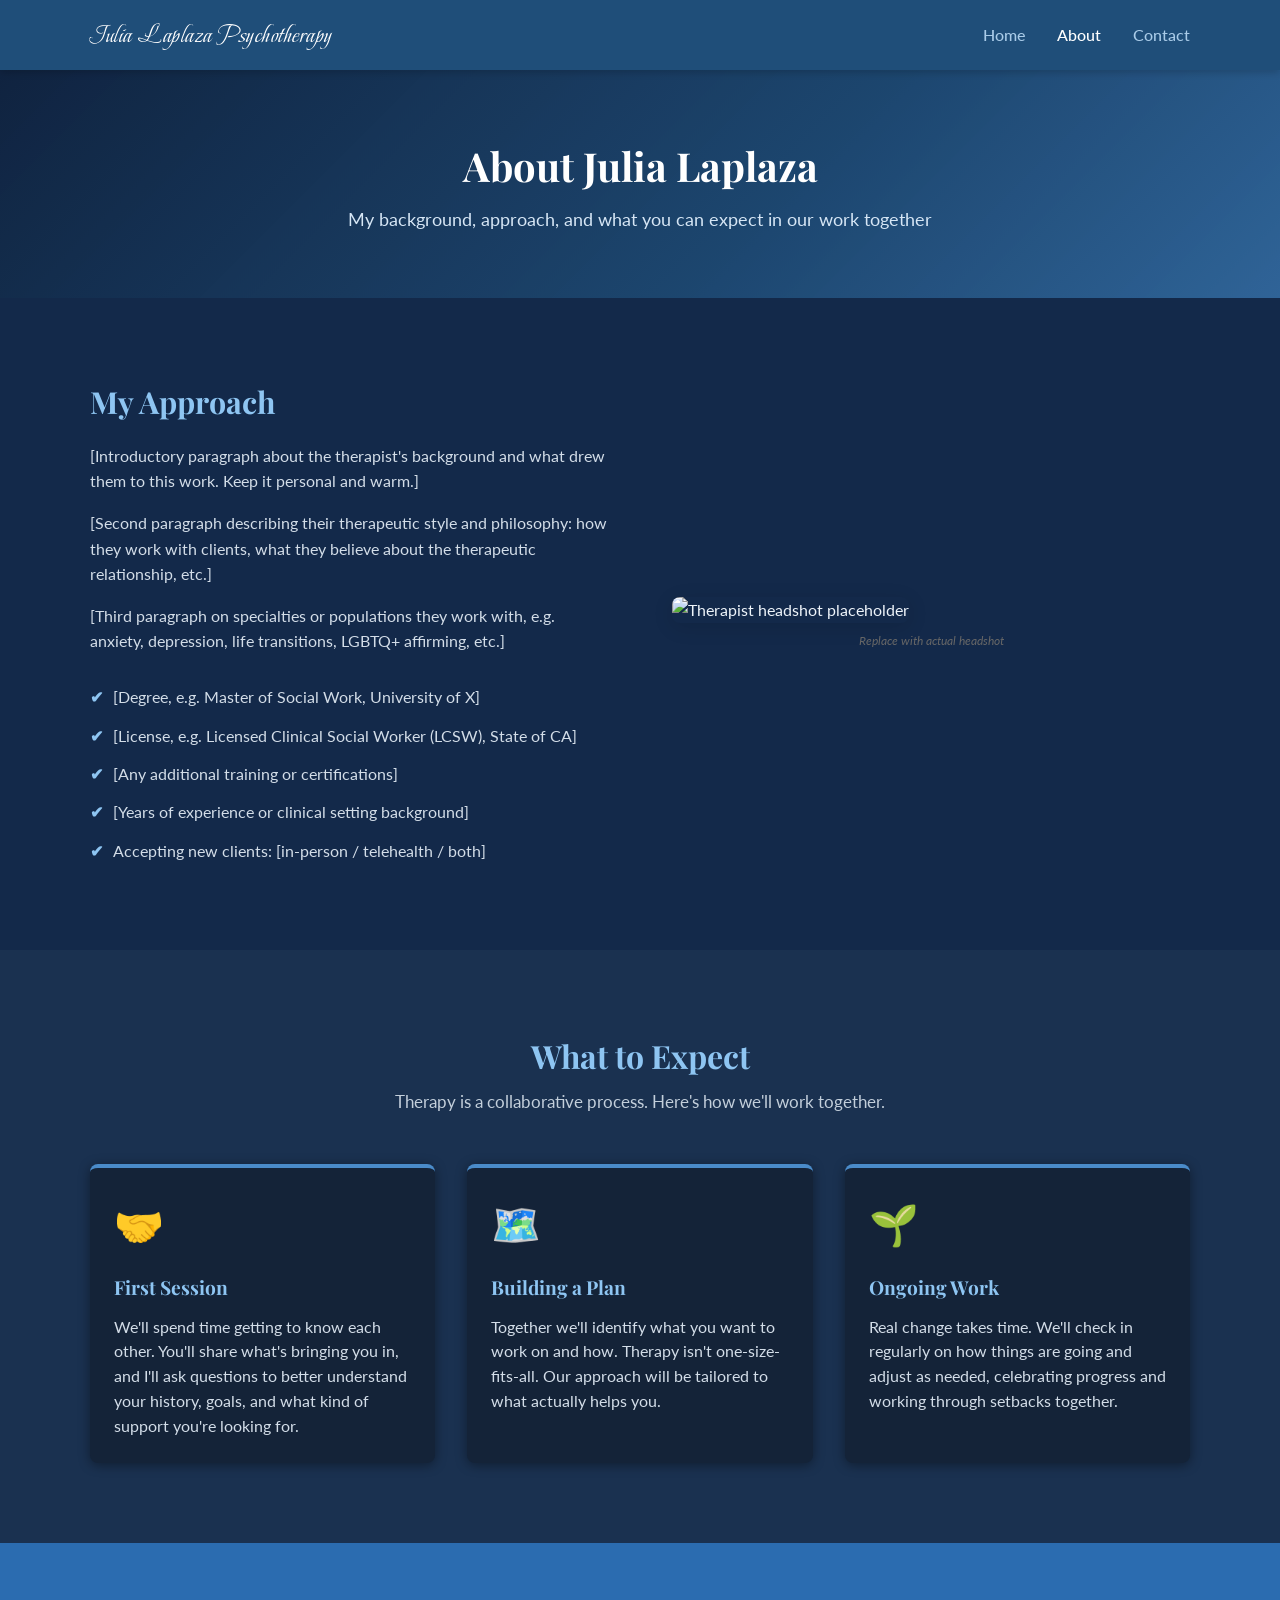
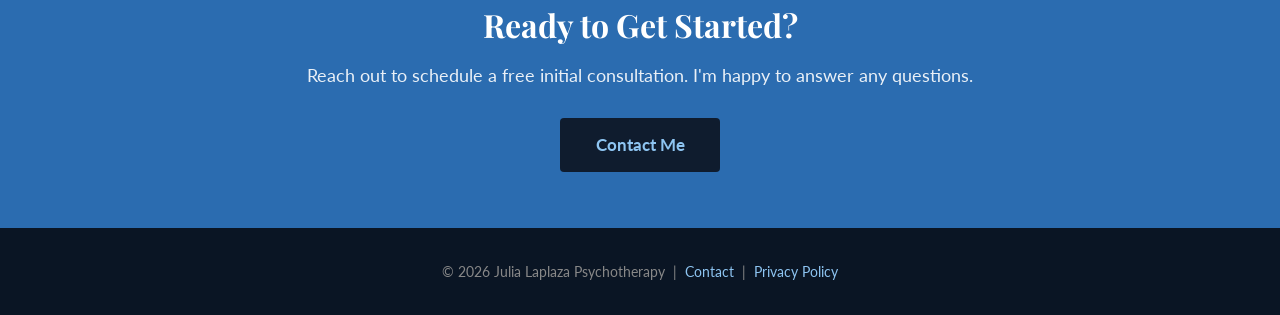
==== about.html @ 811c5804 "Site v1" ====
<!DOCTYPE html>
<html lang="en">
<head>
  <meta charset="UTF-8" />
  <meta name="viewport" content="width=device-width, initial-scale=1.0" />
  <title>About | Julia Laplaza Psychotherapy</title>
  <link rel="preconnect" href="https://fonts.googleapis.com" />
  <link rel="preconnect" href="https://fonts.gstatic.com" crossorigin />
  <link href="https://fonts.googleapis.com/css2?family=Playfair+Display:wght@700;800&family=Lato:wght@400;600;700&family=Beau+Rivage&display=swap" rel="stylesheet" />
  <link rel="stylesheet" href="style.css" />
</head>
<body>

  <nav>
    <div class="nav-inner">
      <a href="index.html" class="logo">Julia Laplaza Psychotherapy</a>
      <ul>
        <li><a href="index.html">Home</a></li>
        <li><a href="about.html" class="active">About</a></li>
        <li><a href="contact.html">Contact</a></li>
      </ul>
    </div>
  </nav>

  <div class="page-hero">
    <h1>About Julia Laplaza</h1>
    <p>My background, approach, and what you can expect in our work together</p>
  </div>

  <section>
    <div class="container">
      <div class="about-section">

        <div class="about-text">
          <h2>My Approach</h2>
          <p>
            [Introductory paragraph about the therapist's background and what drew them to this work. Keep it personal and warm.]
          </p>
          <p>
            [Second paragraph describing their therapeutic style and philosophy: how they work with clients, what they believe about the therapeutic relationship, etc.]
          </p>
          <p>
            [Third paragraph on specialties or populations they work with, e.g. anxiety, depression, life transitions, LGBTQ+ affirming, etc.]
          </p>

          <ul class="credentials">
            <li>[Degree, e.g. Master of Social Work, University of X]</li>
            <li>[License, e.g. Licensed Clinical Social Worker (LCSW), State of CA]</li>
            <li>[Any additional training or certifications]</li>
            <li>[Years of experience or clinical setting background]</li>
            <li>Accepting new clients: [in-person / telehealth / both]</li>
          </ul>
        </div>

        <div>
          <img
            src="https://images.unsplash.com/photo-1573497019940-1c28c88b4f3e?w=600&h=700&fit=crop&q=80"
            alt="Therapist headshot placeholder"
          />
          <p style="font-size:0.78rem; color:#666; margin-top:0.5rem; text-align:center;"><em>Replace with actual headshot</em></p>
        </div>

      </div>
    </div>
  </section>

  <section class="why-us">
    <div class="container">
      <h2 class="section-title">What to Expect</h2>
      <p class="section-subtitle">Therapy is a collaborative process. Here's how we'll work together.</p>
      <div class="services-grid-3">

        <div class="service-card">
          <div class="card-body">
            <div class="icon">🤝</div>
            <h3>First Session</h3>
            <p>We'll spend time getting to know each other. You'll share what's bringing you in, and I'll ask questions to better understand your history, goals, and what kind of support you're looking for.</p>
          </div>
        </div>

        <div class="service-card">
          <div class="card-body">
            <div class="icon">🗺️</div>
            <h3>Building a Plan</h3>
            <p>Together we'll identify what you want to work on and how. Therapy isn't one-size-fits-all. Our approach will be tailored to what actually helps you.</p>
          </div>
        </div>

        <div class="service-card">
          <div class="card-body">
            <div class="icon">🌱</div>
            <h3>Ongoing Work</h3>
            <p>Real change takes time. We'll check in regularly on how things are going and adjust as needed, celebrating progress and working through setbacks together.</p>
          </div>
        </div>

      </div>
    </div>
  </section>

  <div class="cta-strip">
    <h2>Ready to Get Started?</h2>
    <p>Reach out to schedule a free initial consultation. I'm happy to answer any questions.</p>
    <a href="contact.html" class="btn-white">Contact Me</a>
  </div>

  <footer>
    <p>&copy; 2026 Julia Laplaza Psychotherapy &nbsp;|&nbsp; <a href="contact.html">Contact</a> &nbsp;|&nbsp; <a href="privacy.html">Privacy Policy</a></p>
  </footer>

</body>
</html>
---- style.css ----
* {
  margin: 0;
  padding: 0;
  box-sizing: border-box;
}

body {
  font-family: 'Lato', sans-serif;
  color: #eef4fa;
  background: #13294a;
  line-height: 1.6;
}

h1, h2, h3 {
  font-family: 'Playfair Display', serif;
  font-weight: 700;
}

/* Navigation */
nav {
  background: #1f4e79;
  padding: 0 2rem;
  position: sticky;
  top: 0;
  z-index: 100;
  box-shadow: 0 2px 8px rgba(0,0,0,0.2);
}

nav .nav-inner {
  max-width: 1100px;
  margin: 0 auto;
  display: flex;
  align-items: center;
  justify-content: space-between;
  height: 70px;
}

nav .logo {
  color: #fff;
  font-size: 1.6rem;
  font-weight: 400;
  font-family: 'Beau Rivage', cursive;
  text-decoration: none;
  letter-spacing: 0.5px;
  display: flex;
  align-items: center;
}

nav .logo img {
  height: 1em;
  width: auto;
  margin-left: 8px;
  background: #fff;
  border-radius: 50%;
  padding: 2px;
  border: 1px solid #333;
}

nav .logo-home img {
  height: 1.1em;
  padding: 4px;
  border-width: 1.5px;
  vertical-align: text-top;
}

nav ul {
  list-style: none;
  display: flex;
  gap: 2rem;
}

nav ul a {
  color: #a9cbe8;
  text-decoration: none;
  font-size: 1rem;
  font-weight: 500;
  transition: color 0.2s;
}

nav ul a:hover,
nav ul a.active {
  color: #fff;
}

/* Homepage-only nav: centered, taller, larger logo */
nav.nav-home {
  padding: 0 2rem;
}

nav.nav-home .nav-inner-home {
  flex-direction: column;
  justify-content: center;
  align-items: center;
  height: auto;
  padding: 1.2rem 0 1rem;
  gap: 0.75rem;
}

nav.nav-home .logo-home {
  font-size: clamp(2.2rem, 8vw, 4.2rem);
  letter-spacing: 2px;
  font-family: 'Beau Rivage', cursive;
  justify-content: center;
  text-align: center;
  line-height: 1.2;
}

/* Hero */
.hero {
  background:
  linear-gradient(135deg, rgba(15, 34, 62, 0.85) 0%, rgba(31, 78, 121, 0.78) 60%, rgba(59, 124, 184, 0.70) 100%),
  url('hero.jpg');
background-size: cover;
background-position: center;
  color: #fff;
  text-align: center;
  padding: 6rem 2rem 4rem;
  position: relative;
}

/* Scroll indicator */
.scroll-indicator {
  display: flex;
  flex-direction: column;
  align-items: center;
  gap: 0.3rem;
  margin-top: 3rem;
  opacity: 0.75;
}

.scroll-indicator span {
  font-size: 0.8rem;
  letter-spacing: 0.12em;
  text-transform: uppercase;
  color: #cfe3f5;
}

.scroll-arrow {
  width: 28px;
  height: 28px;
  border-right: 3px solid #cfe3f5;
  border-bottom: 3px solid #cfe3f5;
  transform: rotate(45deg);
  animation: bounce-down 1.4s ease-in-out infinite;
}

@keyframes bounce-down {
  0%, 100% { transform: rotate(45deg) translateY(0); opacity: 0.75; }
  50%       { transform: rotate(45deg) translateY(8px); opacity: 1; }
}

.hero h1 {
  font-size: 3rem;
  margin-bottom: 1rem;
  text-shadow: 0 2px 6px rgba(0,0,0,0.3);
}

.hero p {
  font-size: 1.25rem;
  max-width: 600px;
  margin: 0 auto 2rem;
  color: #d6e6f5;
}

.btn {
  display: inline-block;
  background: #3b82c4;
  color: #fff;
  padding: 0.85rem 2.2rem;
  border-radius: 4px;
  text-decoration: none;
  font-weight: 600;
  font-size: 1.05rem;
  transition: background 0.2s, transform 0.1s;
}

.btn:hover {
  background: #2b6cb0;
  transform: translateY(-1px);
}

/* Warning badge */
.warning-strip {
  background: #1b3a5c;
  border-left: 5px solid #4a8bc9;
  padding: 1rem 2rem;
  text-align: center;
  font-size: 0.95rem;
  color: #9cc7ef;
}

/* Sections */
section {
  padding: 5rem 2rem;
}

.container {
  max-width: 1100px;
  margin: 0 auto;
}

.section-title {
  text-align: center;
  font-size: 2rem;
  color: #8ec5f2;
  margin-bottom: 0.5rem;
}

.section-subtitle {
  text-align: center;
  color: #c3cfdb;
  margin-bottom: 3rem;
  font-size: 1.05rem;
}

/* Services grid */
.services-grid {
  display: grid;
  grid-template-columns: repeat(auto-fit, minmax(280px, 1fr));
  gap: 2rem;
  margin-top: 1rem;
}

/* Homepage services — always 3 columns */
.services-grid-3 {
  display: grid;
  grid-template-columns: repeat(3, 1fr);
  gap: 2rem;
  margin-top: 1rem;
}

.service-card {
  background: #142338;
  border-radius: 8px;
  overflow: hidden;
  box-shadow: 0 2px 12px rgba(0,0,0,0.4);
  border-top: 4px solid #4a8bc9;
}

.service-card img {
  width: 100%;
  height: 180px;
  object-fit: cover;
  display: block;
}

.service-card .card-body {
  padding: 1.5rem;
}

.service-card .icon {
  font-size: 2.5rem;
  margin-bottom: 1rem;
}

@media (max-width: 768px) {
  .services-grid-3 {
    grid-template-columns: 1fr;
  }
}

.service-card h3 {
  color: #8ec5f2;
  margin-bottom: 0.75rem;
  font-size: 1.2rem;
}

.service-card p {
  color: #d3dde8;
  font-size: 0.97rem;
}

/* Why us */
.why-us {
  background: #1a3150;
}

.why-grid {
  display: grid;
  grid-template-columns: repeat(auto-fit, minmax(220px, 1fr));
  gap: 1.5rem;
}

.why-item {
  text-align: center;
  padding: 1.5rem;
}

.why-item .num {
  font-size: 2.5rem;
  font-weight: 800;
  color: #8ec5f2;
}

.why-item p {
  color: #d3dde8;
  margin-top: 0.4rem;
}

/* CTA strip */
.cta-strip {
  background: #2b6cb0;
  color: #fff;
  text-align: center;
  padding: 3.5rem 2rem;
}

.cta-strip h2 {
  font-size: 2rem;
  margin-bottom: 0.75rem;
}

.cta-strip p {
  margin-bottom: 1.75rem;
  font-size: 1.1rem;
  opacity: 0.9;
}

.btn-white {
  display: inline-block;
  background: #0f1c2e;
  color: #8ec5f2;
  padding: 0.85rem 2.2rem;
  border-radius: 4px;
  text-decoration: none;
  font-weight: 700;
  font-size: 1.05rem;
  transition: background 0.2s;
}

.btn-white:hover {
  background: #172840;
}

/* About page */
.about-section {
  display: grid;
  grid-template-columns: 1fr 1fr;
  gap: 4rem;
  align-items: center;
}

.about-section img {
  width: 100%;
  border-radius: 8px;
  box-shadow: 0 4px 20px rgba(0,0,0,0.12);
}

.about-text h2 {
  color: #8ec5f2;
  font-size: 1.9rem;
  margin-bottom: 1rem;
}

.about-text p {
  color: #d3dde8;
  margin-bottom: 1rem;
}

.credentials {
  list-style: none;
  margin-top: 1.5rem;
}

.credentials li {
  padding: 0.4rem 0;
  color: #d3dde8;
  display: flex;
  align-items: center;
  gap: 0.6rem;
}

.credentials li::before {
  content: "✔";
  color: #8ec5f2;
  font-weight: 700;
}

/* Contact page */
.contact-grid {
  display: grid;
  grid-template-columns: 1fr 1.4fr;
  gap: 4rem;
  align-items: start;
}

.contact-info h2 {
  color: #8ec5f2;
  font-size: 1.7rem;
  margin-bottom: 1rem;
}

.contact-info p {
  color: #d3dde8;
  margin-bottom: 1.5rem;
}

.contact-detail {
  display: flex;
  align-items: flex-start;
  gap: 0.8rem;
  margin-bottom: 1rem;
  color: #d3dde8;
}

.contact-detail .label {
  font-weight: 600;
  color: #8ec5f2;
  min-width: 70px;
}

/* Contact form */
.contact-form {
  background: #142338;
  border-radius: 8px;
  padding: 2.5rem;
  box-shadow: 0 2px 16px rgba(0,0,0,0.4);
}

.contact-form h3 {
  color: #8ec5f2;
  font-size: 1.4rem;
  margin-bottom: 1.5rem;
}

.form-group {
  margin-bottom: 1.25rem;
}

.form-group label {
  display: block;
  font-weight: 600;
  margin-bottom: 0.4rem;
  color: #eef4fa;
  font-size: 0.95rem;
}

.form-group input,
.form-group select,
.form-group textarea {
  width: 100%;
  padding: 0.75rem 1rem;
  border: 1.5px solid #2a4060;
  border-radius: 4px;
  font-size: 1rem;
  font-family: inherit;
  transition: border-color 0.2s;
  background: #0e1a2b;
  color: #eef4fa;
}

.form-group input:focus,
.form-group select:focus,
.form-group textarea:focus {
  outline: none;
  border-color: #4a8bc9;
  background: #152438;
}

.form-group textarea {
  height: 130px;
  resize: vertical;
}

.btn-submit {
  width: 100%;
  background: #1f4e79;
  color: #fff;
  border: none;
  padding: 0.9rem;
  border-radius: 4px;
  font-size: 1.05rem;
  font-weight: 600;
  cursor: pointer;
  transition: background 0.2s;
  font-family: inherit;
}

.btn-submit:hover {
  background: #12233b;
}

/* Page hero (inner pages) */
.page-hero {
  background:
    linear-gradient(135deg, rgba(15, 34, 62, 0.85) 0%, rgba(31, 78, 121, 0.78) 60%, rgba(59, 124, 184, 0.70) 100%),
    url('hero.jpg');
  background-size: cover;
  background-position: center;
  color: #fff;
  text-align: center;
  padding: 4rem 2rem;
}

.page-hero h1 {
  font-size: 2.5rem;
  margin-bottom: 0.5rem;
}

.page-hero p {
  color: #d6e6f5;
  font-size: 1.1rem;
}

/* Footer */
footer {
  background: #0a1524;
  color: #888;
  text-align: center;
  padding: 2rem;
  font-size: 0.9rem;
}

footer a {
  color: #8ec5f2;
  text-decoration: none;
}

/* Responsive */
@media (max-width: 768px) {
  .hero h1 { font-size: 2.1rem; }
  .about-section,
  .contact-grid { grid-template-columns: 1fr; }

  /* Nav: stack logo above links, all within the green bar */
  nav .nav-inner {
    flex-direction: column;
    height: auto;
    padding: 0.75rem 1rem 1rem;
    gap: 0.5rem;
    align-items: center;
  }

  nav .logo {
    font-size: 1.1rem;
    justify-content: center;
    text-align: center;
  }

  nav .logo img {
    margin-right: 6px;
  }

  nav ul {
    gap: 1.8rem;
    justify-content: center;
  }

  nav ul a {
    font-size: 0.95rem;
  }
}

/* Contact page — light background */
body.contact-page {
  background: #fff;
  color: #2d2d2d;
}

body.contact-page .contact-info h2 { color: #1f4e79; }
body.contact-page .contact-info p { color: #555; }
body.contact-page .contact-detail { color: #444; }
body.contact-page .contact-detail .label { color: #1f4e79; }
body.contact-page .contact-detail a { color: #1f4e79; }

body.contact-page .contact-form {
  background: #fff;
  box-shadow: 0 2px 16px rgba(0,0,0,0.1);
}
body.contact-page .contact-form h3 { color: #1f4e79; }
body.contact-page .form-group label { color: #333; }
body.contact-page .form-group input,
body.contact-page .form-group select,
body.contact-page .form-group textarea {
  background: #fafafa;
  border-color: #ddd;
  color: #2d2d2d;
}
body.contact-page .form-group input:focus,
body.contact-page .form-group select:focus,
body.contact-page .form-group textarea:focus {
  border-color: #3b7cb8;
  background: #fff;
}
body.contact-page .btn-submit { background: #1f4e79; }
body.contact-page .btn-submit:hover { background: #163a5c; }
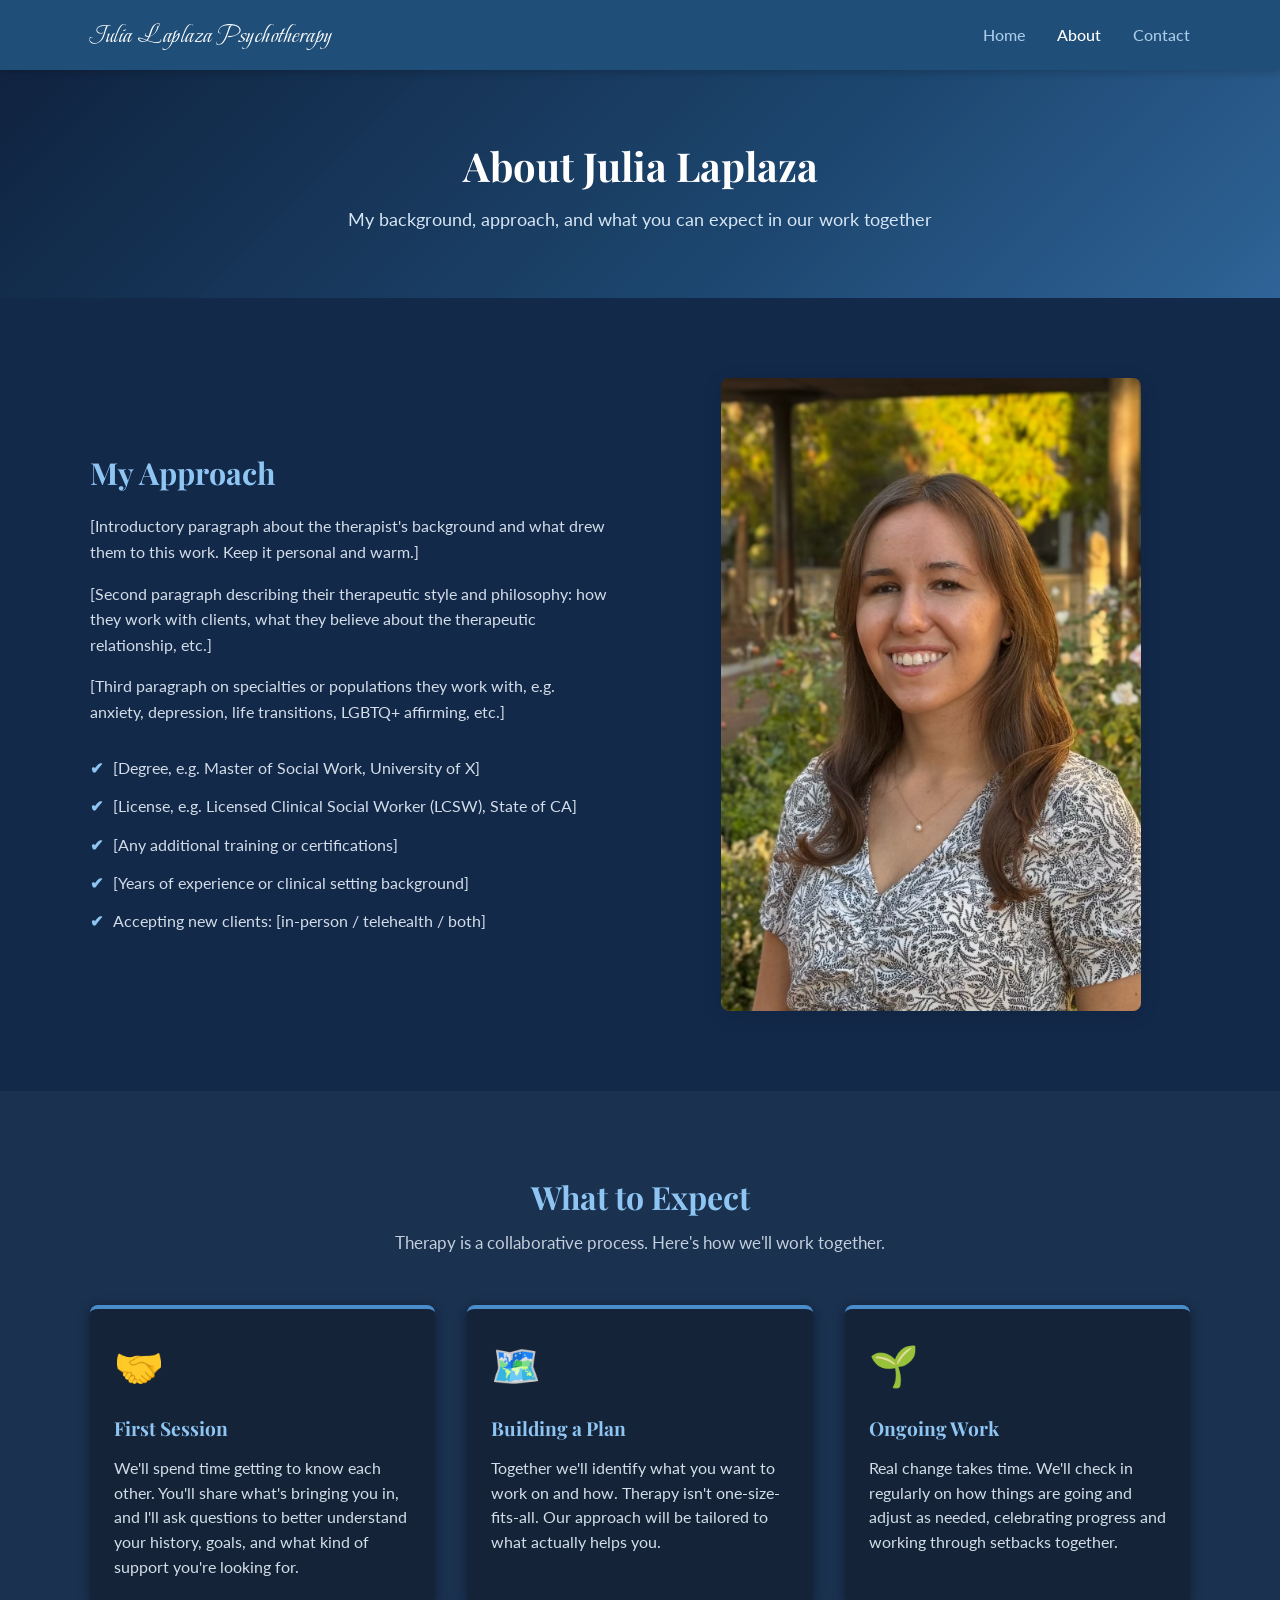
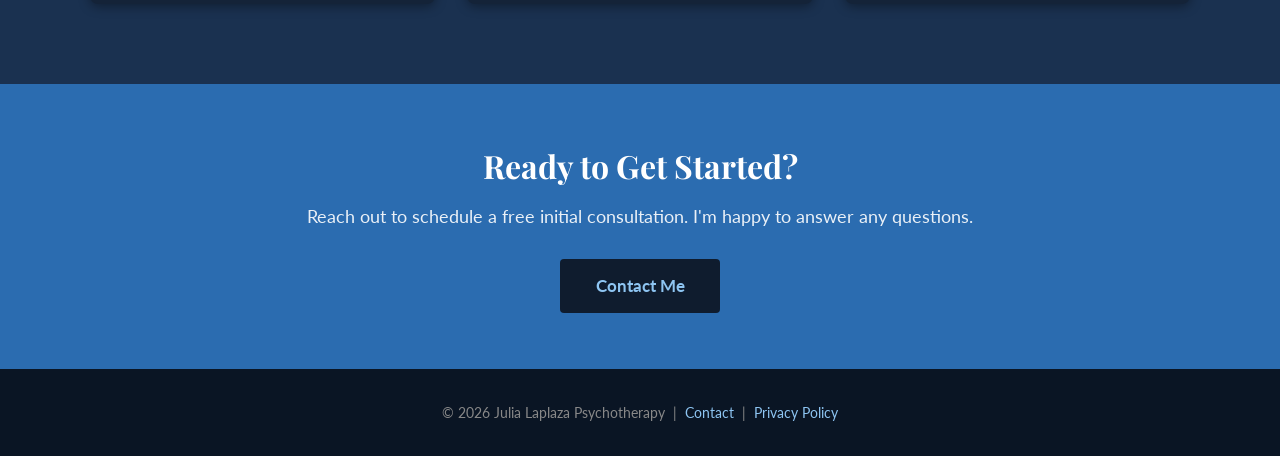
==== commit e1edc0b0: "Blue theme, new name, headshot" ====
--- a/about.html
+++ b/about.html
@@ -54,10 +54,9 @@
 
         <div>
           <img
-            src="https://images.unsplash.com/photo-1573497019940-1c28c88b4f3e?w=600&h=700&fit=crop&q=80"
-            alt="Therapist headshot placeholder"
+            src="IMG_3710.jpg"
+            alt="Julia Laplaza"
           />
-          <p style="font-size:0.78rem; color:#666; margin-top:0.5rem; text-align:center;"><em>Replace with actual headshot</em></p>
         </div>
 
       </div>
--- a/style.css
+++ b/style.css
@@ -341,7 +341,10 @@
 }
 
 .about-section img {
+  display: block;
   width: 100%;
+  max-width: 420px;
+  margin: 0 auto;
   border-radius: 8px;
   box-shadow: 0 4px 20px rgba(0,0,0,0.12);
 }
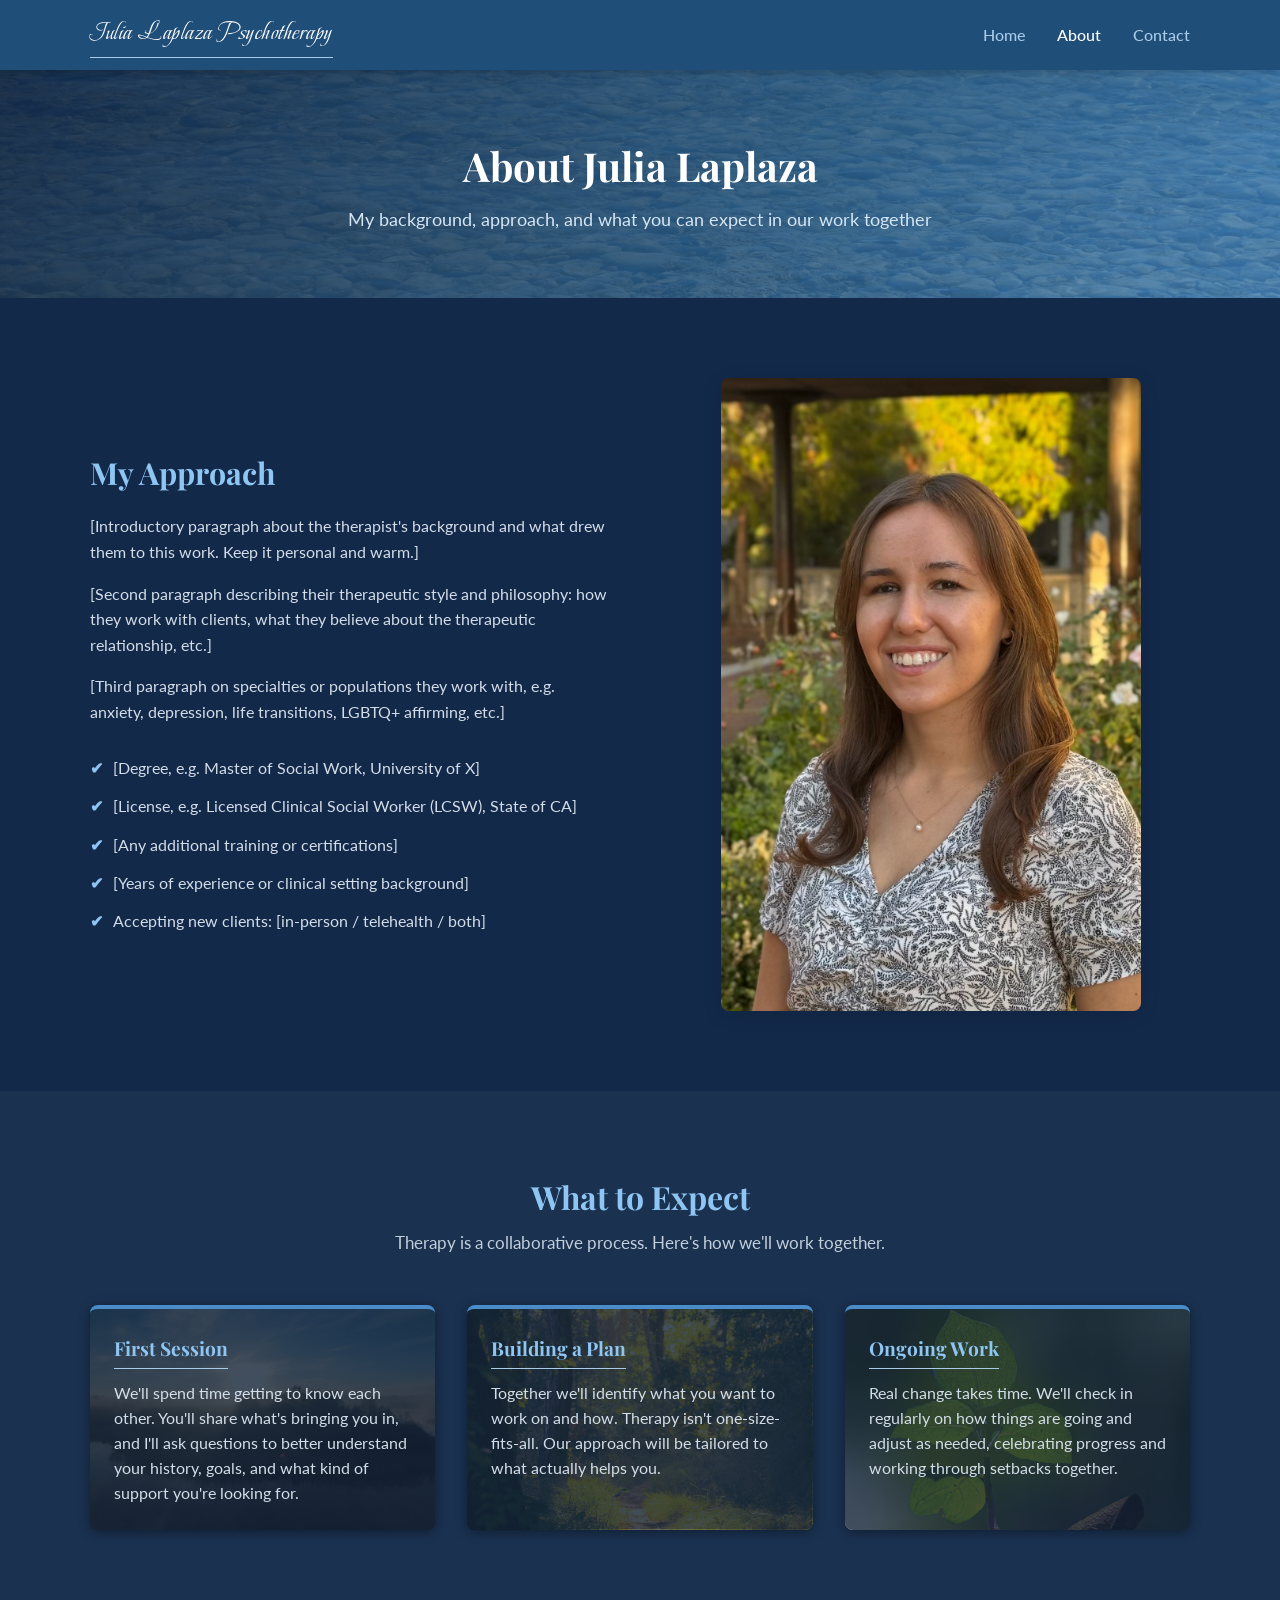
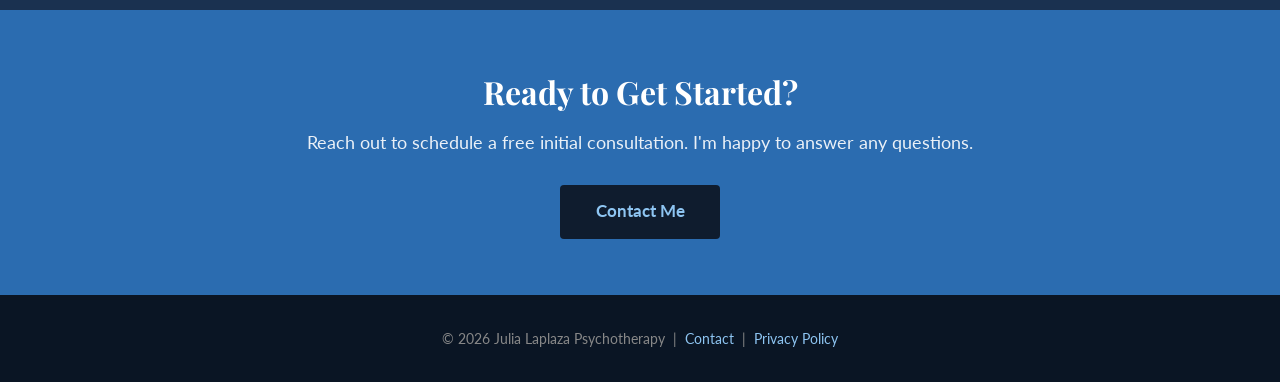
==== commit 53ee3faa: "About card photos,remove emojis, underline card headings" ====
--- a/about.html
+++ b/about.html
@@ -69,25 +69,22 @@
       <p class="section-subtitle">Therapy is a collaborative process. Here's how we'll work together.</p>
       <div class="services-grid-3">
 
-        <div class="service-card">
+        <div class="service-card card-first">
           <div class="card-body">
-            <div class="icon">🤝</div>
             <h3>First Session</h3>
             <p>We'll spend time getting to know each other. You'll share what's bringing you in, and I'll ask questions to better understand your history, goals, and what kind of support you're looking for.</p>
           </div>
         </div>
 
-        <div class="service-card">
+        <div class="service-card card-plan">
           <div class="card-body">
-            <div class="icon">🗺️</div>
             <h3>Building a Plan</h3>
             <p>Together we'll identify what you want to work on and how. Therapy isn't one-size-fits-all. Our approach will be tailored to what actually helps you.</p>
           </div>
         </div>
 
-        <div class="service-card">
+        <div class="service-card card-ongoing">
           <div class="card-body">
-            <div class="icon">🌱</div>
             <h3>Ongoing Work</h3>
             <p>Real change takes time. We'll check in regularly on how things are going and adjust as needed, celebrating progress and working through setbacks together.</p>
           </div>
--- a/style.css
+++ b/style.css
@@ -44,6 +44,8 @@
   letter-spacing: 0.5px;
   display: flex;
   align-items: center;
+  padding-bottom: 0.15em;
+  border-bottom: 1.5px solid #a9cbe8;
 }
 
 nav .logo img {
@@ -103,15 +105,17 @@
   justify-content: center;
   text-align: center;
   line-height: 1.2;
+  padding-bottom: 0.15em;
+  border-bottom: 2px solid #a9cbe8;
 }
 
 /* Hero */
 .hero {
   background:
   linear-gradient(135deg, rgba(15, 34, 62, 0.85) 0%, rgba(31, 78, 121, 0.78) 60%, rgba(59, 124, 184, 0.70) 100%),
-  url('hero.jpg');
-background-size: cover;
-background-position: center;
+  url('hero-stones.jpg');
+  background-size: cover;
+  background-position: center;
   color: #fff;
   text-align: center;
   padding: 6rem 2rem 4rem;
@@ -164,8 +168,9 @@
 
 .btn {
   display: inline-block;
-  background: #3b82c4;
-  color: #fff;
+  background: #1f4e79;
+  color: #fff;
+  border: 1.5px solid #a9cbe8;
   padding: 0.85rem 2.2rem;
   border-radius: 4px;
   text-decoration: none;
@@ -175,7 +180,7 @@
 }
 
 .btn:hover {
-  background: #2b6cb0;
+  background: #2a5f91;
   transform: translateY(-1px);
 }
 
@@ -211,6 +216,19 @@
   color: #c3cfdb;
   margin-bottom: 3rem;
   font-size: 1.05rem;
+}
+
+/* Homepage services section: mid-tone blue so the dark cards stand out */
+.services-section {
+  background: #4677a8;
+}
+
+.services-section .section-title {
+  color: #fff;
+}
+
+.services-section .section-subtitle {
+  color: #fff;
 }
 
 /* Services grid */
@@ -248,9 +266,39 @@
   padding: 1.5rem;
 }
 
-.service-card .icon {
-  font-size: 2.5rem;
-  margin-bottom: 1rem;
+/* Service card background photos, darkened so text stays readable */
+.service-card.card-individual,
+.service-card.card-couples,
+.service-card.card-consultation,
+.service-card.card-first,
+.service-card.card-plan,
+.service-card.card-ongoing {
+  background-size: cover;
+  background-position: center;
+}
+
+.service-card.card-individual {
+  background-image: linear-gradient(rgba(20, 35, 56, 0.80), rgba(20, 35, 56, 0.80)), url('card-leaf.jpg');
+}
+
+.service-card.card-couples {
+  background-image: linear-gradient(rgba(20, 35, 56, 0.80), rgba(20, 35, 56, 0.80)), url('card-lilies.jpg');
+}
+
+.service-card.card-consultation {
+  background-image: linear-gradient(rgba(20, 35, 56, 0.80), rgba(20, 35, 56, 0.80)), url('card-forest.jpg');
+}
+
+.service-card.card-first {
+  background-image: linear-gradient(rgba(20, 35, 56, 0.80), rgba(20, 35, 56, 0.80)), url('card-sunrise.jpg');
+}
+
+.service-card.card-plan {
+  background-image: linear-gradient(rgba(20, 35, 56, 0.80), rgba(20, 35, 56, 0.80)), url('card-path.jpg');
+}
+
+.service-card.card-ongoing {
+  background-image: linear-gradient(rgba(20, 35, 56, 0.80), rgba(20, 35, 56, 0.80)), url('card-sprout.jpg');
 }
 
 @media (max-width: 768px) {
@@ -268,6 +316,13 @@
 .service-card p {
   color: #d3dde8;
   font-size: 0.97rem;
+}
+
+/* Homepage service card headings: underlined to match the site title */
+.services-grid-3 .service-card h3 {
+  display: inline-block;
+  padding-bottom: 0.25em;
+  border-bottom: 1.5px solid #a9cbe8;
 }
 
 /* Why us */
@@ -487,7 +542,7 @@
 .page-hero {
   background:
     linear-gradient(135deg, rgba(15, 34, 62, 0.85) 0%, rgba(31, 78, 121, 0.78) 60%, rgba(59, 124, 184, 0.70) 100%),
-    url('hero.jpg');
+    url('hero-stones.jpg');
   background-size: cover;
   background-position: center;
   color: #fff;
